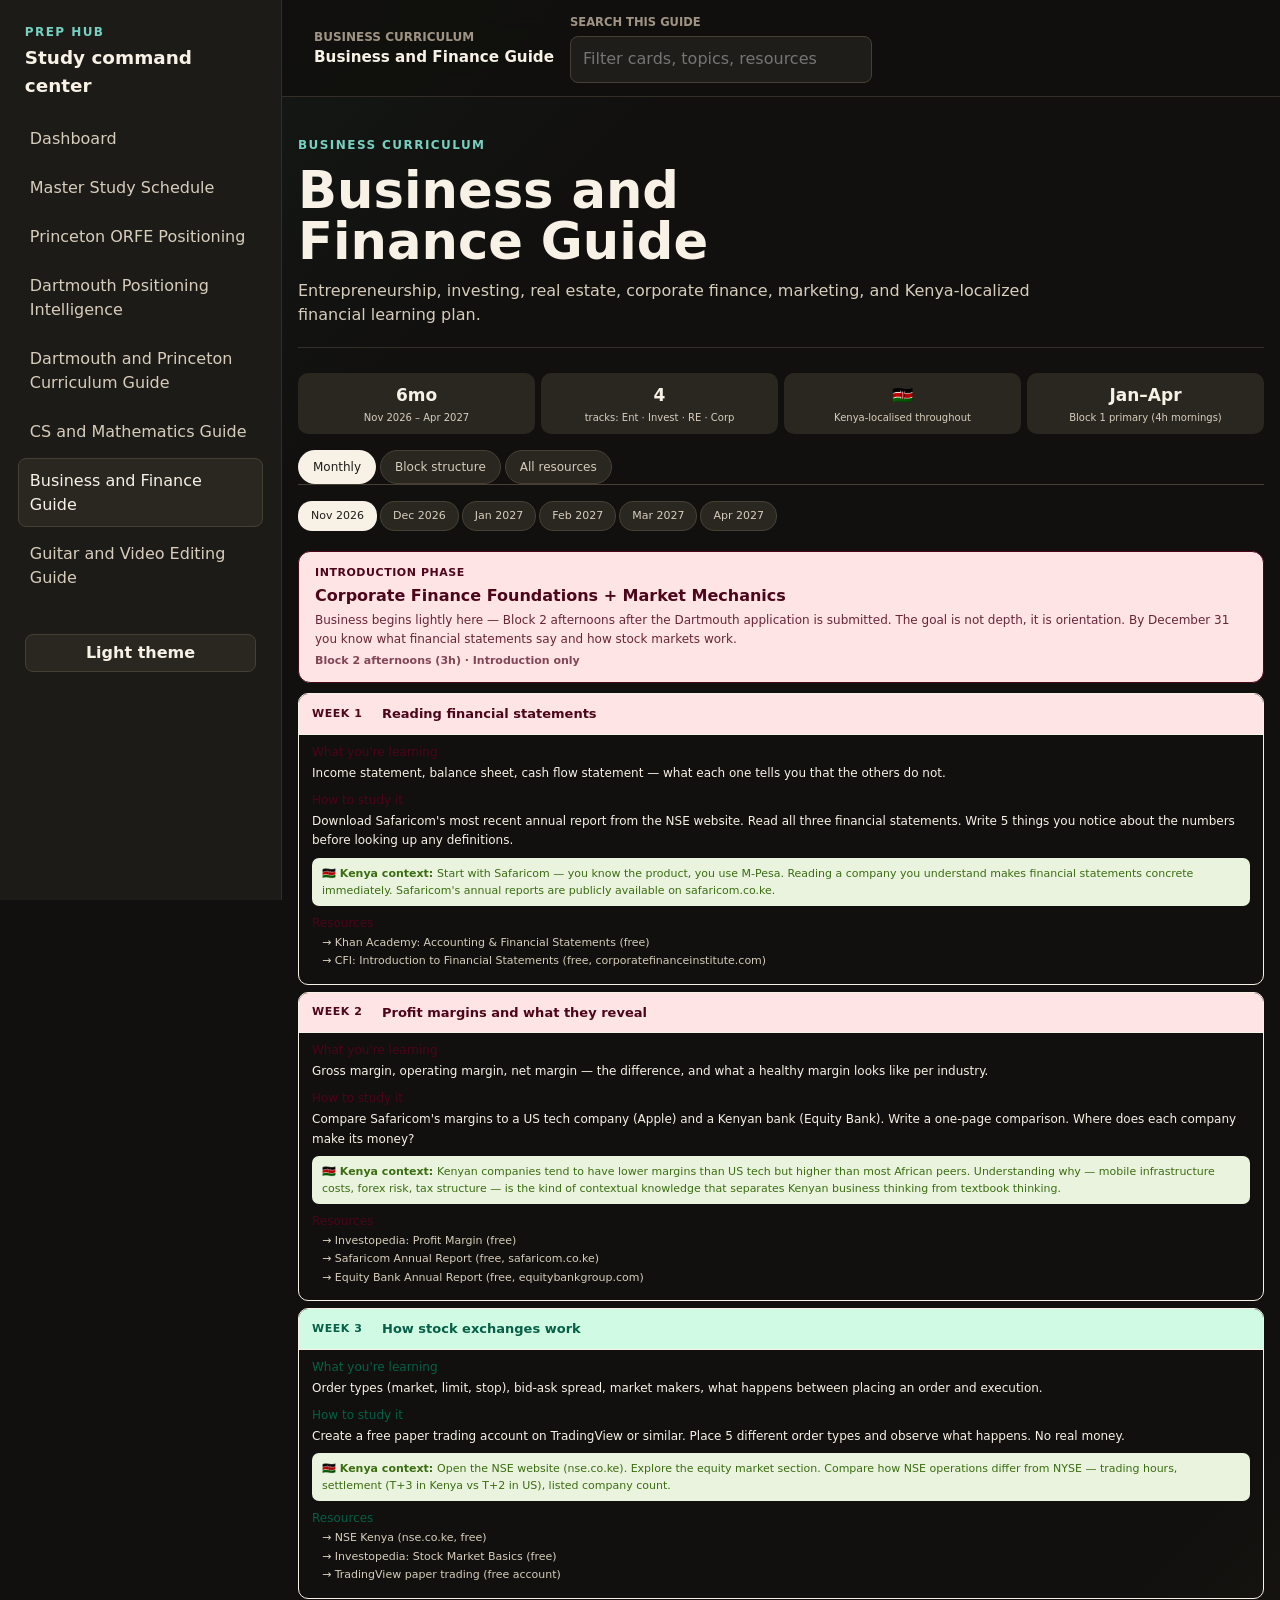
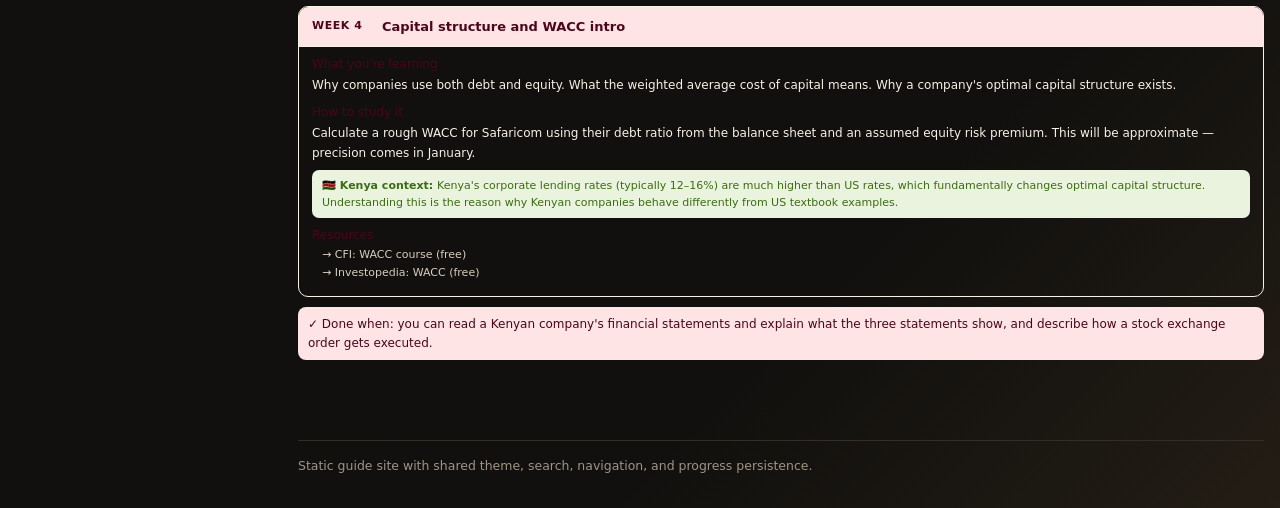
==== pages/business_finance_full_guide.html @ 696f988b "first commit" ====
<!doctype html>
<html lang="en">
<head>
  <meta charset="utf-8">
  <meta name="viewport" content="width=device-width, initial-scale=1">
  <meta name="description" content="Entrepreneurship, investing, real estate, corporate finance, marketing, and Kenya-localized financial learning plan.">
  <title>Business and Finance Guide | Prep Hub</title>
  <link rel="stylesheet" href="../assets/css/style.css">
  <script src="../assets/js/main.js" defer></script>
</head>
<body data-page="business_finance_full_guide">
  <a class="skip-link" href="#main-content">Skip to main content</a>
  <div class="site-shell">
    <aside class="sidebar" id="site-sidebar">
      <a class="brand" href="../index.html">
        <span class="brand-mark">Prep Hub</span>
        <span class="brand-name">Study command center</span>
      </a>
      <nav class="site-nav" aria-label="Guide navigation">
        <a href="../index.html">Dashboard</a>
        <a href="princeton_orfe_study_schedule.html">Master Study Schedule</a>
        <a href="princeton_orfe_positioning_guide.html">Princeton ORFE Positioning</a>
        <a href="dartmouth_positioning_intelligence.html">Dartmouth Positioning Intelligence</a>
        <a href="dartmouth_princeton_curriculum_guide.html">Dartmouth and Princeton Curriculum Guide</a>
        <a href="cs_math_full_guide.html">CS and Mathematics Guide</a>
        <a href="business_finance_full_guide.html" class="active">Business and Finance Guide</a>
        <a href="guitar_video_editing_guide.html">Guitar and Video Editing Guide</a>
      </nav>
      <div class="sidebar-tools">
        <button type="button" class="theme-toggle" id="theme-toggle" aria-label="Toggle light theme">Toggle theme</button>
      </div>
    </aside>
    <div class="page-frame">
      <header class="topbar">
        <button type="button" class="menu-toggle" id="menu-toggle" aria-controls="site-sidebar" aria-expanded="false">Menu</button>
        <div class="topbar-title">
          <div class="crumb">Business curriculum</div>
          <div class="current-title">Business and Finance Guide</div>
        </div>
        <label class="search-field">
          <span>Search this guide</span>
          <input id="searchInput" type="search" autocomplete="off" placeholder="Filter cards, topics, resources">
        </label>
      </header>
      <main id="main-content" class="content" tabindex="-1">
        <header class="page-hero">
          <div class="eyebrow">Business curriculum</div>
          <h1>Business and Finance Guide</h1>
          <p>Entrepreneurship, investing, real estate, corporate finance, marketing, and Kenya-localized financial learning plan.</p>
        </header>
        <section class="guide-panel" data-search-scope>
<div class="guide-shell"><div class="stat-row">
  <div class="stat"><div class="stat-v">6mo</div><div class="stat-l">Nov 2026 – Apr 2027</div></div>
  <div class="stat"><div class="stat-v">4</div><div class="stat-l">tracks: Ent · Invest · RE · Corp</div></div>
  <div class="stat"><div class="stat-v">🇰🇪</div><div class="stat-l">Kenya-localised throughout</div></div>
  <div class="stat"><div class="stat-v">Jan–Apr</div><div class="stat-l">Block 1 primary (4h mornings)</div></div>
</div>
<div class="tabs" id="tabs"></div>
<div class="mbar" id="mbar"></div>
<div id="body"></div>
</div>
        </section>
      </main>
      <footer class="footer">Static guide site with shared theme, search, navigation, and progress persistence.</footer>
    </div>
  </div>
</body>
</html>
---- assets/css/style.css ----
:root {
  color-scheme: dark;
  --font-sans: Inter, ui-sans-serif, system-ui, -apple-system, BlinkMacSystemFont, "Segoe UI", sans-serif;
  --bg: #11100e;
  --bg-soft: #171512;
  --surface: #1f1d19;
  --surface-2: #2a2721;
  --surface-3: #343027;
  --text: #f8f1e6;
  --text-soft: #d7cdbc;
  --text-muted: #9f9484;
  --border: #464034;
  --border-soft: #332f28;
  --accent: #55b7a5;
  --accent-strong: #76d0bf;
  --accent-warm: #f4b45f;
  --accent-rose: #d96b8b;
  --shadow: 0 24px 70px rgba(0, 0, 0, 0.28);
  --radius-sm: 6px;
  --radius-md: 8px;
  --radius-lg: 10px;
  --sidebar-width: 282px;
  --color-background-primary: var(--surface);
  --color-background-secondary: var(--surface-2);
  --color-text-primary: var(--text);
  --color-text-secondary: var(--text-soft);
  --color-text-tertiary: var(--text-muted);
  --color-border-tertiary: var(--border);
  --border-radius-md: var(--radius-md);
  --border-radius-lg: var(--radius-lg);
}

body.light {
  color-scheme: light;
  --bg: #f7f3eb;
  --bg-soft: #ede6da;
  --surface: #fffaf2;
  --surface-2: #f0e8db;
  --surface-3: #e4d9c9;
  --text: #211f1b;
  --text-soft: #51493f;
  --text-muted: #746a5d;
  --border: #d1c3b0;
  --border-soft: #e3d8c8;
  --accent: #157f70;
  --accent-strong: #0d6d60;
  --accent-warm: #9a5c12;
  --accent-rose: #a8365e;
  --shadow: 0 18px 55px rgba(82, 63, 39, 0.15);
}

* {
  box-sizing: border-box;
}

html {
  min-height: 100%;
}

body {
  min-height: 100%;
  margin: 0;
  background:
    linear-gradient(135deg, rgba(85, 183, 165, 0.08), transparent 34rem),
    linear-gradient(315deg, rgba(244, 180, 95, 0.08), transparent 30rem),
    var(--bg);
  color: var(--text);
  font-family: var(--font-sans);
  line-height: 1.5;
}

a {
  color: inherit;
}

button,
input {
  font: inherit;
}

button {
  border: 0;
}

.skip-link {
  position: fixed;
  left: 1rem;
  top: 1rem;
  z-index: 20;
  transform: translateY(-150%);
  border-radius: var(--radius-md);
  background: var(--accent);
  color: #061714;
  padding: 0.55rem 0.8rem;
  font-weight: 700;
  text-decoration: none;
}

.skip-link:focus {
  transform: translateY(0);
}

.site-shell {
  display: grid;
  grid-template-columns: var(--sidebar-width) minmax(0, 1fr);
  min-height: 100vh;
}

.sidebar {
  position: sticky;
  top: 0;
  height: 100vh;
  overflow-y: auto;
  border-right: 1px solid var(--border-soft);
  background: color-mix(in srgb, var(--surface) 92%, black 8%);
  padding: 1.1rem;
}

.brand {
  display: flex;
  flex-direction: column;
  gap: 0.2rem;
  padding: 0.35rem 0.45rem 1rem;
  color: var(--text);
  text-decoration: none;
}

.brand-mark {
  color: var(--accent-strong);
  font-size: 0.75rem;
  font-weight: 800;
  letter-spacing: 0.12em;
  text-transform: uppercase;
}

.brand-name {
  font-size: 1.15rem;
  font-weight: 800;
}

.site-nav {
  display: flex;
  flex-direction: column;
  gap: 0.2rem;
}

.site-nav a {
  display: block;
  border: 1px solid transparent;
  border-radius: var(--radius-md);
  color: var(--text-soft);
  padding: 0.62rem 0.7rem;
  text-decoration: none;
}

.site-nav a:hover,
.site-nav a.active {
  border-color: var(--border);
  background: var(--surface-2);
  color: var(--text);
}

.sidebar-tools {
  display: grid;
  gap: 0.55rem;
  margin-top: 1.1rem;
  padding: 1rem 0.45rem 0;
}

.theme-toggle,
.menu-toggle,
.prompt-button,
.compat-link,
.button-link {
  display: inline-flex;
  align-items: center;
  justify-content: center;
  min-height: 38px;
  border: 1px solid var(--border);
  border-radius: var(--radius-md);
  background: var(--surface-2);
  color: var(--text);
  cursor: pointer;
  font-weight: 700;
  text-decoration: none;
}

.theme-toggle:hover,
.menu-toggle:hover,
.prompt-button:hover,
.compat-link:hover,
.button-link:hover {
  border-color: var(--accent);
  color: var(--accent-strong);
}

.page-frame {
  min-width: 0;
}

.topbar {
  position: sticky;
  top: 0;
  z-index: 10;
  display: grid;
  grid-template-columns: auto minmax(0, 1fr) minmax(220px, 360px);
  align-items: center;
  gap: 1rem;
  border-bottom: 1px solid var(--border-soft);
  background: color-mix(in srgb, var(--bg) 90%, transparent);
  padding: 0.85rem clamp(1rem, 3vw, 2rem);
  backdrop-filter: blur(14px);
}

.menu-toggle {
  display: none;
  width: 42px;
  min-height: 38px;
}

.topbar-title {
  min-width: 0;
}

.crumb {
  color: var(--text-muted);
  font-size: 0.75rem;
  font-weight: 800;
  text-transform: uppercase;
}

.current-title {
  overflow: hidden;
  color: var(--text);
  font-size: 0.95rem;
  font-weight: 800;
  text-overflow: ellipsis;
  white-space: nowrap;
}

.search-field {
  display: grid;
  gap: 0.3rem;
}

.search-field span {
  color: var(--text-muted);
  font-size: 0.72rem;
  font-weight: 800;
  text-transform: uppercase;
}

.search-field input {
  width: 100%;
  border: 1px solid var(--border);
  border-radius: var(--radius-md);
  background: var(--surface);
  color: var(--text);
  padding: 0.66rem 0.75rem;
}

.content {
  width: min(1180px, calc(100% - 2rem));
  margin: 0 auto;
  padding: clamp(1.25rem, 3vw, 2.5rem) 0 3rem;
}

.page-hero,
.dashboard-hero {
  display: grid;
  gap: 0.7rem;
  margin-bottom: 1.25rem;
  border-bottom: 1px solid var(--border-soft);
  padding-bottom: 1.25rem;
}

.eyebrow {
  color: var(--accent-strong);
  font-size: 0.75rem;
  font-weight: 900;
  letter-spacing: 0.12em;
  text-transform: uppercase;
}

h1 {
  max-width: 14ch;
  margin: 0;
  color: var(--text);
  font-size: clamp(2rem, 4vw, 4.2rem);
  line-height: 1;
}

.page-hero p,
.dashboard-hero p {
  max-width: 760px;
  margin: 0;
  color: var(--text-soft);
  font-size: 1rem;
}

.guide-shell {
  padding: 0.35rem 0 2rem;
}

.dashboard-grid {
  display: grid;
  grid-template-columns: repeat(auto-fit, minmax(240px, 1fr));
  gap: 0.85rem;
}

.dashboard-card {
  display: grid;
  gap: 0.55rem;
  min-height: 176px;
  border: 1px solid var(--border);
  border-radius: var(--radius-md);
  background: var(--surface);
  box-shadow: var(--shadow);
  color: var(--text);
  padding: 1rem;
  text-decoration: none;
}

.dashboard-card:hover {
  border-color: var(--accent);
}

.card-eyebrow {
  color: var(--accent-warm);
  font-size: 0.72rem;
  font-weight: 900;
  letter-spacing: 0.08em;
  text-transform: uppercase;
}

.dashboard-card h2 {
  margin: 0;
  font-size: 1.08rem;
}

.dashboard-card h3 {
  margin: 0;
  font-size: 1.08rem;
  line-height: 1.25;
}

.dashboard-card p {
  margin: 0;
  color: var(--text-soft);
  font-size: 0.88rem;
}

.dashboard-stats,
.progress-grid {
  display: grid;
  grid-template-columns: repeat(auto-fit, minmax(150px, 1fr));
  gap: 0.65rem;
}

.dashboard-stat,
.progress-board {
  border: 1px solid var(--border-soft);
  border-radius: var(--radius-md);
  background: var(--surface);
  padding: 0.9rem;
}

.dashboard-stat strong {
  display: block;
  font-size: 1.45rem;
}

.dashboard-stat span,
.progress-board p {
  color: var(--text-soft);
  font-size: 0.83rem;
}

.progress-board {
  margin-top: 1rem;
}

.progress-board h2 {
  margin: 0 0 0.35rem;
  font-size: 1.05rem;
}

.progress-grid label {
  display: flex;
  align-items: center;
  gap: 0.55rem;
  border: 1px solid var(--border-soft);
  border-radius: var(--radius-md);
  background: var(--surface-2);
  padding: 0.72rem;
}

.progress-grid input {
  width: 1rem;
  height: 1rem;
  accent-color: var(--accent);
}

.index-hero {
  grid-template-columns: minmax(0, 1.05fr) minmax(320px, 0.95fr);
  align-items: stretch;
  gap: clamp(1rem, 3vw, 2rem);
  border: 1px solid var(--border-soft);
  border-radius: var(--radius-lg);
  background:
    linear-gradient(135deg, color-mix(in srgb, var(--surface) 84%, var(--accent) 16%), var(--surface)),
    var(--surface);
  box-shadow: var(--shadow);
  padding: clamp(1rem, 3vw, 1.6rem);
}

.hero-copy {
  display: grid;
  align-content: center;
  gap: 0.85rem;
}

.hero-copy h1 {
  max-width: 10ch;
}

.hero-actions {
  display: flex;
  flex-wrap: wrap;
  gap: 0.55rem;
  margin-top: 0.25rem;
}

.button-link {
  padding: 0 0.9rem;
}

.primary-action {
  border-color: transparent;
  background: var(--accent);
  color: #071815;
}

.primary-action:hover {
  border-color: transparent;
  color: #071815;
  background: var(--accent-strong);
}

.hero-panel {
  display: grid;
  gap: 0.65rem;
  border: 1px solid var(--border);
  border-radius: var(--radius-md);
  background: color-mix(in srgb, var(--surface-2) 88%, black 12%);
  padding: 0.8rem;
}

body.light .hero-panel {
  background: color-mix(in srgb, var(--surface-2) 92%, white 8%);
}

.signal-grid {
  display: grid;
  grid-template-columns: repeat(2, minmax(0, 1fr));
  gap: 0.55rem;
}

.signal-card {
  display: grid;
  gap: 0.35rem;
  min-height: 108px;
  border: 1px solid var(--border-soft);
  border-radius: var(--radius-md);
  background: var(--surface);
  padding: 0.8rem;
}

.signal-primary {
  min-height: 150px;
  border-color: color-mix(in srgb, var(--accent) 55%, var(--border) 45%);
}

.signal-card span {
  color: var(--text-muted);
  font-size: 0.72rem;
  font-weight: 900;
  letter-spacing: 0.08em;
  text-transform: uppercase;
}

.signal-card strong {
  color: var(--text);
  font-size: 1rem;
  line-height: 1.2;
}

.signal-primary strong {
  font-size: 1.35rem;
}

.signal-card p {
  margin: 0;
  color: var(--text-soft);
  font-size: 0.84rem;
}

.compact-stats {
  margin-bottom: 1.15rem;
}

.section-block {
  display: grid;
  gap: 0.85rem;
  margin-top: 1.35rem;
}

.section-heading {
  display: grid;
  grid-template-columns: minmax(0, 0.8fr) minmax(240px, 0.55fr);
  align-items: end;
  gap: 1rem;
  border-bottom: 1px solid var(--border-soft);
  padding-bottom: 0.7rem;
}

.section-heading h2 {
  margin: 0.2rem 0 0;
  color: var(--text);
  font-size: clamp(1.35rem, 2.5vw, 2rem);
  line-height: 1.1;
}

.section-heading p {
  margin: 0;
  color: var(--text-soft);
  font-size: 0.9rem;
}

.guide-grid {
  grid-template-columns: repeat(auto-fit, minmax(220px, 1fr));
}

.guide-grid .dashboard-card {
  min-height: 160px;
}

.card-feature {
  border-color: color-mix(in srgb, var(--accent) 55%, var(--border) 45%);
  background:
    linear-gradient(135deg, color-mix(in srgb, var(--surface) 72%, var(--accent) 28%), var(--surface));
}

.resource-grid {
  display: grid;
  grid-template-columns: repeat(auto-fit, minmax(270px, 1fr));
  gap: 0.85rem;
}

.resource-category {
  display: grid;
  gap: 0.65rem;
  border: 1px solid var(--border);
  border-radius: var(--radius-md);
  background: var(--surface);
  box-shadow: var(--shadow);
  padding: 0.95rem;
}

.resource-category-head {
  display: flex;
  align-items: center;
  justify-content: space-between;
  gap: 0.8rem;
}

.resource-category h3 {
  margin: 0;
  color: var(--text);
  font-size: 1rem;
}

.resource-category p {
  margin: 0;
  color: var(--text-soft);
  font-size: 0.84rem;
}

.resource-code {
  border: 1px solid color-mix(in srgb, var(--accent-warm) 55%, var(--border) 45%);
  border-radius: 999px;
  color: var(--accent-warm);
  padding: 0.16rem 0.45rem;
  font-size: 0.66rem;
  font-weight: 900;
  letter-spacing: 0.08em;
}

.resource-links {
  display: grid;
  gap: 0.35rem;
  margin-top: 0.1rem;
}

.resource-links a {
  display: grid;
  grid-template-columns: 48px minmax(0, 1fr);
  gap: 0.55rem;
  align-items: center;
  border: 1px solid var(--border-soft);
  border-radius: var(--radius-sm);
  background: var(--surface-2);
  color: var(--text-soft);
  min-height: 38px;
  padding: 0.42rem 0.52rem;
  text-decoration: none;
}

.resource-links a:hover {
  border-color: var(--accent);
  color: var(--text);
}

.resource-links span {
  justify-self: start;
  border-radius: 999px;
  background: color-mix(in srgb, var(--accent) 20%, transparent);
  color: var(--accent-strong);
  padding: 0.1rem 0.38rem;
  font-size: 0.62rem;
  font-weight: 900;
}

code {
  border: 1px solid var(--border-soft);
  border-radius: var(--radius-sm);
  background: var(--surface-2);
  color: var(--text);
  padding: 0.08rem 0.32rem;
  font-size: 0.85em;
}

.footer {
  width: min(1180px, calc(100% - 2rem));
  margin: 0 auto;
  border-top: 1px solid var(--border-soft);
  color: var(--text-muted);
  padding: 1rem 0 2rem;
  font-size: 0.78rem;
}

.sr-only {
  position: absolute;
  width: 1px;
  height: 1px;
  overflow: hidden;
  clip: rect(0, 0, 0, 0);
  white-space: nowrap;
}

.hidden-by-search {
  display: none !important;
}

.panel {
  display: none;
}

.panel.active,
.panel.on {
  display: block;
}

.tab,
button.tb,
button.tt,
button.mb,
button.dt,
.school-btn,
.nav button,
.rsbtn,
.subtab,
.phase-tab {
  transition: border-color 0.16s ease, background 0.16s ease, color 0.16s ease;
}

.tab {
  margin: 0 0.25rem 0.35rem 0;
  border: 1px solid var(--border);
  border-radius: 999px;
  background: var(--surface-2);
  color: var(--text-soft);
  cursor: pointer;
  padding: 0.5rem 0.8rem;
  font-size: 0.82rem;
  font-weight: 700;
}

.tab.active,
.tab.on {
  border-color: transparent;
  background: var(--text);
  color: var(--bg);
}

.card,
.theme-card,
.prof-card,
.essay-block,
.dplan-step,
.topic-card,
.rc {
  background: var(--color-background-primary);
}

.prompt-actions {
  display: flex;
  flex-wrap: wrap;
  gap: 0.5rem;
  margin-top: 1rem;
}

.prompt-button {
  padding: 0.5rem 0.75rem;
  font-size: 0.8rem;
}

.prompt-button.copied {
  border-color: var(--accent);
  color: var(--accent-strong);
}

.deadline-grid {
  display: grid;
  grid-template-columns: repeat(3, minmax(0, 1fr));
  gap: 0.5rem;
  margin-bottom: 1rem;
}

.deadline-grid > div {
  border: 1px solid var(--color-border-tertiary);
  border-radius: var(--radius-md);
  padding: 0.75rem 0.9rem;
  text-align: center;
}

.deadline-grid > div > div:first-child {
  color: var(--color-text-tertiary);
  font-size: 0.72rem;
  margin-bottom: 0.2rem;
}

.deadline-grid > div > div:last-child {
  color: var(--color-text-primary);
  font-size: 0.86rem;
  font-weight: 800;
}

.theme-card {
  border: 2px solid var(--accent-rose);
}

.accent-left {
  border-left: 3px solid var(--accent-rose);
}

.value-row > div:first-child,
.theme-row > div:first-child {
  min-width: 100px;
  color: var(--color-text-secondary);
  font-size: 0.8rem;
  font-weight: 800;
}

.value-row > div:last-child,
.theme-row > div:last-child {
  color: var(--color-text-secondary);
  font-size: 0.84rem;
  line-height: 1.55;
}

.compat-main {
  display: grid;
  min-height: 100vh;
  place-items: center;
  padding: 2rem;
}

.compat-panel {
  width: min(520px, 100%);
  border: 1px solid var(--border);
  border-radius: var(--radius-md);
  background: var(--surface);
  box-shadow: var(--shadow);
  padding: 1.25rem;
}

.compat-panel h1 {
  max-width: none;
  font-size: 1.55rem;
}

.compat-panel p {
  color: var(--text-soft);
}

@media (max-width: 860px) {
  .site-shell {
    grid-template-columns: 1fr;
  }

  .sidebar {
    position: fixed;
    inset: 0 auto 0 0;
    z-index: 30;
    width: min(var(--sidebar-width), calc(100vw - 3rem));
    transform: translateX(-105%);
    transition: transform 0.18s ease;
  }

  body.sidebar-open .sidebar {
    transform: translateX(0);
  }

  .menu-toggle {
    display: inline-flex;
  }

  .topbar {
    grid-template-columns: auto minmax(0, 1fr);
  }

  .search-field {
    grid-column: 1 / -1;
  }

  .deadline-grid {
    grid-template-columns: 1fr;
  }

  .index-hero,
  .section-heading {
    grid-template-columns: 1fr;
  }

  .hero-panel {
    order: -1;
  }
}

@media (max-width: 560px) {
  .content,
  .footer {
    width: min(100% - 1rem, 1180px);
  }

  .topbar {
    padding-inline: 0.7rem;
  }

  h1 {
    font-size: 2rem;
  }

  .signal-grid {
    grid-template-columns: 1fr;
  }

  .resource-grid {
    grid-template-columns: 1fr;
  }
}


/* Master Study Schedule */
:root{
  --princeton:#E07020;--princeton-bg:rgba(224,112,32,0.09);--princeton-bd:rgba(224,112,32,0.28);
  --dartmouth:#00693E;--dartmouth-bg:rgba(0,105,62,0.08);--dartmouth-bd:rgba(0,105,62,0.28);
  --col-cs:#534AB7;--bg-cs:rgba(83,74,183,0.09);
  --col-sat:#993C1D;--bg-sat:rgba(153,60,29,0.09);
  --col-biz:#0F6E56;--bg-biz:rgba(15,110,86,0.09);
  --col-app:#E07020;--bg-app:rgba(224,112,32,0.09);
  --col-guitar:#185FA5;--bg-guitar:rgba(24,95,165,0.09);
  --col-video:#A32D2D;--bg-video:rgba(163,45,45,0.09);
  --col-rest:#5F5E5A;--bg-rest:rgba(95,94,90,0.07);
  --col-ex:#854F0B;--bg-ex:rgba(133,79,11,0.09);
}


.nav{display:flex;gap:4px;flex-wrap:wrap;margin-bottom:16px;padding-bottom:12px;border-bottom:0.5px solid var(--color-border-tertiary)}
.nb{padding:5px 13px;font-size:12px;font-weight:500;border:0.5px solid var(--color-border-secondary);background:var(--color-background-primary);color:var(--color-text-secondary);cursor:pointer;border-radius:20px;transition:all .15s}
.nb:hover{border-color:var(--princeton);color:var(--princeton)}
.nb.on{background:var(--princeton);color:#fff;border-color:transparent;font-weight:600}

.hero-grid{display:grid;grid-template-columns:1fr 1fr;gap:8px;margin-bottom:14px}
.hero-p{background:var(--princeton-bg);border:0.5px solid var(--princeton-bd);border-radius:var(--border-radius-lg);padding:14px 16px;grid-column:1/-1}
.hero-d{background:var(--dartmouth-bg);border:0.5px solid var(--dartmouth-bd);border-radius:var(--border-radius-lg);padding:14px 16px}
.htag{font-size:9px;font-weight:500;letter-spacing:.09em;text-transform:uppercase;margin-bottom:5px}
.htag.p{color:var(--princeton)}.htag.d{color:var(--dartmouth)}
.htitle{font-size:17px;font-weight:500;line-height:1.2;margin-bottom:5px}
.htitle.p{color:var(--princeton)}.htitle.d{color:var(--dartmouth)}
.hsub{font-size:11.5px;line-height:1.6;color:var(--color-text-secondary)}
.hbadge{display:inline-block;font-size:10px;font-weight:500;padding:3px 10px;border-radius:12px;margin-top:8px;letter-spacing:.02em}
.hbadge.p{background:var(--princeton);color:#fff}.hbadge.d{background:var(--dartmouth);color:#fff}

.stat-row{display:grid;grid-template-columns:repeat(5,1fr);gap:6px;margin-bottom:16px}
.sc{background:var(--color-background-secondary);border-radius:var(--border-radius-md);padding:10px 6px;text-align:center}
.sv{font-size:17px;font-weight:500;color:var(--color-text-primary);line-height:1}
.sl{font-size:9px;color:var(--color-text-tertiary);margin-top:3px;line-height:1.4}

.sub-tabs{display:flex;gap:4px;flex-wrap:wrap;margin-bottom:14px}
.stb{padding:5px 11px;font-size:11px;font-weight:500;border:0.5px solid var(--color-border-secondary);background:var(--color-background-primary);color:var(--color-text-secondary);cursor:pointer;border-radius:16px;transition:all .15s}
.stb.on{background:var(--color-background-secondary);color:var(--color-text-primary);font-weight:600;border-color:var(--color-border-primary)}

.timeline{display:flex;flex-direction:column;gap:3px}
.tb2{display:grid;grid-template-columns:78px 3px 1fr;gap:10px;align-items:stretch;padding:10px 12px 10px 0;border-radius:var(--border-radius-md);border:0.5px solid transparent}
.tb2-time{font-size:10px;font-weight:500;padding-left:12px;display:flex;align-items:center;line-height:1.3}
.tb2-bar{border-radius:2px;min-height:28px}
.tb2-right{flex:1;padding-right:4px}
.tb2-title{font-size:12.5px;font-weight:500;margin-bottom:2px}
.tb2-sub{font-size:11px;line-height:1.55;opacity:.82}
.tb2-note{margin-top:6px;padding:6px 9px;border-radius:5px;font-size:10.5px;line-height:1.5;background:rgba(0,0,0,.05)}

.phs{display:flex;gap:4px;flex-wrap:wrap;margin-bottom:10px}
.phb{padding:5px 11px;font-size:11px;font-weight:500;border:0.5px solid var(--color-border-secondary);background:var(--color-background-primary);color:var(--color-text-secondary);cursor:pointer;border-radius:16px;transition:all .15s}
.phb.on{background:var(--color-text-primary);color:var(--color-background-primary);border-color:transparent;font-weight:600}

.ph-banner{border-radius:var(--border-radius-md);padding:12px 16px;margin-bottom:10px;border:0.5px solid}
.ph-banner-t{font-size:12.5px;font-weight:500;margin-bottom:3px}
.ph-banner-b{font-size:11px;line-height:1.6;opacity:.9}

.wgrid{border-radius:var(--border-radius-md);border:0.5px solid var(--color-border-tertiary);overflow:hidden;margin-bottom:10px}
.wg-h{display:grid;grid-template-columns:64px repeat(7,1fr);background:var(--color-background-secondary)}
.wg-hc{padding:8px 2px;text-align:center;font-size:9.5px;font-weight:500;color:var(--color-text-secondary);letter-spacing:.03em}
.wg-row{display:grid;grid-template-columns:64px repeat(7,1fr);border-top:0.5px solid var(--color-border-tertiary)}
.wg-rl{padding:6px;font-size:9px;font-weight:500;color:var(--color-text-secondary);background:var(--color-background-secondary);display:flex;align-items:center;line-height:1.3;text-transform:uppercase;letter-spacing:.04em}
.wg-cell{padding:3px 2px}
.chip{display:block;border-radius:4px;padding:2px 4px;font-size:8.5px;font-weight:500;line-height:1.35;margin-bottom:2px}

.leg{display:flex;flex-wrap:wrap;gap:8px;margin-bottom:12px}
.lg-i{display:flex;align-items:center;gap:4px;font-size:10px;color:var(--color-text-secondary)}
.lg-d{width:8px;height:8px;border-radius:50%;flex-shrink:0}

.sun-note{border-radius:var(--border-radius-md);padding:12px 16px;background:var(--bg-guitar);border:0.5px solid rgba(24,95,165,.3)}
.sun-note-t{font-size:12px;font-weight:500;color:var(--col-guitar);margin-bottom:3px}
.sun-note-b{font-size:11px;color:var(--col-guitar);line-height:1.6;opacity:.9}

.r-school-tabs{display:flex;gap:6px;margin-bottom:14px;padding-bottom:12px;border-bottom:0.5px solid var(--color-border-tertiary)}
.rsbtn{padding:6px 14px;font-size:12px;font-weight:500;border:0.5px solid var(--color-border-secondary);background:var(--color-background-primary);color:var(--color-text-secondary);cursor:pointer;border-radius:20px;transition:all .15s}
.rsbtn.p.on{background:var(--princeton);color:#fff;border-color:transparent;font-weight:600}
.rsbtn.d.on{background:var(--dartmouth);color:#fff;border-color:transparent;font-weight:600}

.school-intro{border-radius:var(--border-radius-lg);padding:16px 18px;border:0.5px solid;margin-bottom:12px}
.si-tag{font-size:9px;font-weight:500;letter-spacing:.09em;text-transform:uppercase;margin-bottom:5px}
.si-title{font-size:18px;font-weight:500;letter-spacing:-.01em;margin-bottom:6px;line-height:1.2}
.si-sub{font-size:11.5px;line-height:1.65;opacity:.9}

.s-note{border-radius:var(--border-radius-md);padding:10px 14px;font-size:11px;line-height:1.6;margin-bottom:12px;border:0.5px solid}
.sec-lbl{font-size:9px;font-weight:500;text-transform:uppercase;letter-spacing:.1em;color:var(--color-text-tertiary);margin:14px 0 8px;display:flex;align-items:center;gap:8px}
.sec-lbl::after{content:'';flex:1;height:0.5px;background:var(--color-border-tertiary)}

.r-card{background:var(--color-background-primary);border:0.5px solid var(--color-border-tertiary);border-radius:var(--border-radius-lg);margin-bottom:6px;overflow:hidden}
.rc-head{padding:12px 14px;display:flex;align-items:flex-start;gap:10px;cursor:pointer;user-select:none}
.rc-ico{font-size:18px;flex-shrink:0;padding-top:1px}
.rc-lbl{font-size:9px;font-weight:500;text-transform:uppercase;letter-spacing:.07em;margin-bottom:2px}
.rc-title{font-size:13px;font-weight:500;color:var(--color-text-primary);line-height:1.3}
.rc-sub{font-size:11px;color:var(--color-text-secondary);margin-top:2px}
.rc-chev{margin-left:auto;font-size:14px;color:var(--color-text-tertiary);transition:transform .2s;flex-shrink:0;padding-top:2px}
.rc-chev.open{transform:rotate(180deg)}
.rc-body{border-top:0.5px solid var(--color-border-tertiary);padding:14px;display:none}
.rc-body.open{display:block}

.dg{display:grid;grid-template-columns:1fr 1fr;gap:7px;margin-bottom:10px}
.dc{background:var(--color-background-secondary);border-radius:var(--border-radius-md);padding:10px 12px}
.dl{font-size:9px;font-weight:500;text-transform:uppercase;letter-spacing:.06em;color:var(--color-text-tertiary);margin-bottom:4px}
.dv{font-size:11.5px;color:var(--color-text-primary);line-height:1.55}

.ri{padding:9px 11px;background:var(--color-background-secondary);border-radius:var(--border-radius-md);margin-bottom:5px;font-size:11.5px;line-height:1.6}
.ri-n{font-weight:500;color:var(--color-text-primary)}
.ri-d{color:var(--color-text-secondary)}

.ep{background:var(--color-background-secondary);border-radius:var(--border-radius-md);padding:11px 13px;margin-bottom:8px;font-size:11.5px;line-height:1.65;color:var(--color-text-primary)}
.ep-lbl{font-size:9px;font-weight:500;text-transform:uppercase;letter-spacing:.07em;margin-bottom:5px}

.pc{background:var(--color-background-secondary);border-radius:var(--border-radius-md);padding:9px 12px;margin-bottom:5px}
.pn{font-size:12px;font-weight:500;color:var(--color-text-primary)}
.pa{font-size:11px;color:var(--color-text-secondary);margin-top:2px}
.pw{font-size:11px;color:var(--color-text-secondary);margin-top:5px;padding-top:5px;border-top:0.5px solid var(--color-border-tertiary);line-height:1.55}

.hb-grid{display:grid;grid-template-columns:1fr 1fr;gap:7px;margin:10px 0 12px}
.hb-cell{background:var(--color-background-secondary);border-radius:var(--border-radius-md);padding:9px 11px}
.hb-lbl{font-size:9px;font-weight:500;text-transform:uppercase;letter-spacing:.06em;color:var(--color-text-tertiary);margin-bottom:3px}
.hb-val{font-size:11px;color:var(--color-text-primary);line-height:1.5}

/* Princeton ORFE Positioning */
.tabs{display:flex;gap:3px;border-bottom:0.5px solid var(--color-border-tertiary);margin-bottom:1.5rem;flex-wrap:wrap}
.tab{padding:8px 14px;font-size:13px;cursor:pointer;border:none;background:none;color:var(--color-text-secondary);border-bottom:2px solid transparent}
.tab.active{color:var(--color-text-primary);border-bottom:2px solid #F37 ;font-weight:500}
.tab.active{border-bottom-color:#D4537E}
.panel{display:none}.panel.active{display:block}
.section-label{font-size:11px;font-weight:500;letter-spacing:.06em;text-transform:uppercase;color:var(--color-text-tertiary);margin:1.25rem 0 .6rem}
.card{border:0.5px solid var(--color-border-tertiary);border-radius:var(--border-radius-lg);padding:1rem 1.25rem;margin-bottom:.75rem}
.card-title{font-size:14px;font-weight:500;margin-bottom:.4rem}
.card-body{font-size:13px;color:var(--color-text-secondary);line-height:1.65}
.pill{display:inline-block;padding:2px 9px;border-radius:9999px;font-size:11px;font-weight:500;margin:2px}
.two-col{display:grid;grid-template-columns:1fr 1fr;gap:10px}
.accent-left{border-left:3px solid;border-radius:0;padding-left:12px;margin-bottom:.75rem}
.value-row{display:flex;gap:12px;align-items:flex-start;padding:10px 0;border-bottom:0.5px solid var(--color-border-tertiary)}
.value-row:last-child{border-bottom:none}
.value-icon{font-size:18px;color:var(--color-text-tertiary);flex-shrink:0;padding-top:1px}
.value-title{font-size:13px;font-weight:500;margin-bottom:3px}
.value-body{font-size:12px;color:var(--color-text-secondary);line-height:1.55}
.value-you{font-size:12px;color:#0F6E56;margin-top:4px;line-height:1.5}
.value-gap{font-size:12px;color:#854F0B;margin-top:4px;line-height:1.5}
.essay-block{border:0.5px solid var(--color-border-tertiary);border-radius:var(--border-radius-lg);padding:1rem 1.25rem;margin-bottom:.75rem}
.essay-prompt{font-size:12px;color:var(--color-text-tertiary);margin-bottom:.5rem;font-style:italic}
.essay-angle{font-size:13px;font-weight:500;color:#993556;margin-bottom:.4rem}
.essay-why{font-size:12px;color:var(--color-text-secondary);line-height:1.6}
.do-dont{display:grid;grid-template-columns:1fr 1fr;gap:8px;margin-top:.5rem}
.do-box{background:#E1F5EE;border-radius:var(--border-radius-md);padding:.75rem;font-size:12px;color:#085041;line-height:1.6}
.dont-box{background:#FAECE7;border-radius:var(--border-radius-md);padding:.75rem;font-size:12px;color:#712B13;line-height:1.6}
.do-box strong,.dont-box strong{display:block;font-weight:500;margin-bottom:4px}
.theme-card{border:0.5px solid var(--color-border-secondary);border-radius:var(--border-radius-lg);padding:1.25rem;margin-bottom:.75rem;background:var(--color-background-primary)}
.course-grid{display:grid;grid-template-columns:repeat(2,1fr);gap:6px;margin-bottom:1rem}
.course-tag{border:0.5px solid var(--color-border-tertiary);border-radius:var(--border-radius-md);padding:.5rem .75rem;font-size:12px}
.course-code{font-weight:500;color:#993556;margin-bottom:2px}
.course-name{color:var(--color-text-secondary)}

/* Dartmouth Positioning Intelligence */
.tabs{display:flex;gap:3px;border-bottom:0.5px solid var(--color-border-tertiary);margin-bottom:1.5rem;flex-wrap:wrap;}
.tab{padding:9px 14px;font-size:12px;cursor:pointer;border:none;background:none;color:var(--color-text-secondary);border-bottom:2px solid transparent;font-weight:500;white-space:nowrap;}
.tab.on{color:var(--color-text-primary);border-bottom-color:#534AB7;}
.panel{display:none;}.panel.on{display:block;}
.vrow{display:flex;gap:12px;align-items:flex-start;padding:12px 0;border-bottom:0.5px solid var(--color-border-tertiary);}
.vrow:last-child{border-bottom:none;}
.vicon{font-size:20px;flex-shrink:0;padding-top:2px;color:var(--color-text-secondary);}
.vtitle{font-size:13px;font-weight:600;color:var(--color-text-primary);margin-bottom:3px;}
.vbody{font-size:12px;color:var(--color-text-secondary);line-height:1.6;}
.vyou{font-size:12px;line-height:1.55;margin-top:5px;padding:6px 10px;border-radius:6px;}
.two{display:grid;grid-template-columns:1fr 1fr;gap:8px;margin-bottom:10px;}
.card{border:0.5px solid var(--color-border-tertiary);border-radius:10px;padding:13px 15px;margin-bottom:8px;background:var(--color-background-primary);}
.card-t{font-size:13px;font-weight:600;color:var(--color-text-primary);margin-bottom:5px;}
.card-b{font-size:12px;color:var(--color-text-secondary);line-height:1.6;}
.do{background:#E1F5EE;border-radius:8px;padding:11px 13px;font-size:12px;color:#085041;line-height:1.6;}
.dont{background:#FAECE7;border-radius:8px;padding:11px 13px;font-size:12px;color:#712B13;line-height:1.6;}
.do strong,.dont strong{display:block;font-weight:600;margin-bottom:4px;}
.slabel{font-size:11px;font-weight:600;text-transform:uppercase;letter-spacing:.06em;color:var(--color-text-secondary);margin:14px 0 7px;}
.acc{border-left:3px solid #534AB7;padding-left:12px;margin-bottom:10px;}
.acc-text{font-size:13px;line-height:1.65;color:var(--color-text-primary);}
.acc-sub{font-size:12px;color:var(--color-text-secondary);margin-top:4px;}
.term-grid{display:grid;grid-template-columns:repeat(4,1fr);gap:5px;margin-bottom:12px;}
.term{border-radius:8px;padding:9px 8px;text-align:center;border:0.5px solid var(--color-border-tertiary);}
.term-l{font-size:10px;font-weight:600;text-transform:uppercase;margin-bottom:2px;}
.term-v{font-size:12px;font-weight:500;}
.dplan-step{border-left:3px solid #34D399;border-radius:0 10px 10px 0;padding:11px 14px;margin-bottom:7px;background:var(--color-background-secondary);}
.dplan-year{font-size:11px;font-weight:700;text-transform:uppercase;letter-spacing:.05em;color:#0F6E56;margin-bottom:3px;}
.dplan-title{font-size:13px;font-weight:600;color:var(--color-text-primary);margin-bottom:4px;}
.dplan-body{font-size:12px;color:var(--color-text-secondary);line-height:1.6;}
.dplan-fix{border-left-color:#EF9F27!important;}
.dplan-fix .dplan-year{color:#7A3B06!important;}
.essay-block{border:0.5px solid var(--color-border-tertiary);border-radius:10px;padding:13px 15px;margin-bottom:8px;}
.essay-prompt{font-size:11px;color:var(--color-text-secondary);margin-bottom:6px;font-style:italic;line-height:1.5;}
.essay-angle{font-size:13px;font-weight:600;color:#3C3489;margin-bottom:5px;}
.essay-why{font-size:12px;color:var(--color-text-secondary);line-height:1.65;}
.theme-main{border:2px solid #534AB7;border-radius:12px;padding:18px 20px;margin-bottom:12px;}
.theme-brand{font-size:24px;font-weight:600;color:var(--color-text-primary);margin:4px 0 6px;}
.theme-sub{font-size:13px;color:var(--color-text-secondary);line-height:1.6;}
.theme-row{display:flex;gap:10px;padding:9px 0;border-bottom:0.5px solid var(--color-border-tertiary);font-size:12px;}
.theme-row:last-child{border-bottom:none;}
.theme-label{min-width:100px;font-weight:600;color:var(--color-text-secondary);flex-shrink:0;}
.theme-val{color:var(--color-text-secondary);line-height:1.5;}
.banner{border-radius:10px;padding:11px 14px;margin-bottom:8px;border:0.5px solid;}
.banner-t{font-size:12px;font-weight:700;margin-bottom:3px;}
.banner-b{font-size:12px;line-height:1.6;}
.stat-row{display:grid;grid-template-columns:repeat(3,1fr);gap:6px;margin-bottom:1.25rem;}
.stat{background:var(--color-background-secondary);border-radius:10px;padding:11px;text-align:center;}
.stat-v{font-size:18px;font-weight:600;color:var(--color-text-primary);}
.stat-l{font-size:10px;color:var(--color-text-secondary);margin-top:3px;line-height:1.3;}
.prof-card{border:0.5px solid var(--color-border-tertiary);border-radius:8px;padding:10px 12px;margin-bottom:5px;background:var(--color-background-secondary);}
.prof-name{font-size:12px;font-weight:600;color:var(--color-text-primary);margin-bottom:2px;}
.prof-work{font-size:11px;color:var(--color-text-secondary);line-height:1.5;margin-bottom:3px;}
.prof-conn{font-size:11px;color:#0F6E56;line-height:1.5;}
.pill{display:inline-block;padding:2px 8px;border-radius:20px;font-size:10px;font-weight:500;margin:2px;}

/* Dartmouth and Princeton Curriculum Guide */
.school-tabs{display:flex;gap:8px;margin-bottom:1.25rem;flex-wrap:wrap;}
.school-btn{padding:9px 18px;font-size:13px;font-weight:500;border:0.5px solid var(--color-border-tertiary);background:var(--color-background-secondary);color:var(--color-text-secondary);cursor:pointer;border-radius:20px;display:flex;align-items:center;gap:6px;}
.school-btn.on{background:var(--color-text-primary);color:var(--color-background-primary);border-color:transparent;}
.dom-tabs{display:flex;gap:4px;margin-bottom:1.25rem;flex-wrap:wrap;}
button.dt{padding:7px 14px;font-size:12px;font-weight:500;border:0.5px solid var(--color-border-tertiary);background:var(--color-background-secondary);color:var(--color-text-secondary);cursor:pointer;border-radius:20px;}
button.dt.on{background:var(--color-text-primary);color:var(--color-background-primary);border-color:transparent;}
.domain-hero{border-radius:12px;padding:14px 16px;margin-bottom:1rem;border:0.5px solid;}
.dh-title{font-size:15px;font-weight:500;margin-bottom:3px;}
.dh-sub{font-size:12px;line-height:1.6;opacity:.85;}
.topic-card{border-radius:12px;margin-bottom:8px;border:0.5px solid var(--color-border-tertiary);overflow:hidden;background:var(--color-background-primary);}
.topic-header{display:flex;align-items:center;gap:12px;padding:13px 15px;cursor:pointer;user-select:none;}
.topic-stripe{width:4px;border-radius:2px;height:36px;flex-shrink:0;}
.topic-icon{font-size:18px;flex-shrink:0;width:28px;text-align:center;}
.topic-meta{flex:1;}
.topic-name{font-size:14px;font-weight:500;color:var(--color-text-primary);}
.topic-when{font-size:11px;color:var(--color-text-secondary);margin-top:1px;}
.topic-chev{font-size:14px;color:var(--color-text-secondary);transition:.2s;flex-shrink:0;}
.topic-chev.open{transform:rotate(180deg);}
.topic-body{padding:0 15px 14px 59px;display:none;}
.topic-body.open{display:block;}
.subtopic-section{margin-top:10px;}
.st-label{font-size:11px;font-weight:500;text-transform:uppercase;letter-spacing:.05em;color:var(--color-text-secondary);margin-bottom:6px;}
.st-grid{display:grid;grid-template-columns:1fr 1fr;gap:4px;margin-bottom:10px;}
.st-chip{border-radius:7px;padding:6px 9px;font-size:12px;font-weight:400;line-height:1.35;}
.res-list{display:flex;flex-direction:column;gap:5px;}
.res-item{display:flex;align-items:flex-start;gap:8px;padding:8px 10px;border-radius:8px;background:var(--color-background-secondary);border:0.5px solid var(--color-border-tertiary);}
.res-badge{font-size:10px;font-weight:500;padding:2px 7px;border-radius:10px;flex-shrink:0;margin-top:1px;white-space:nowrap;}
.res-content{flex:1;}
.res-name{font-size:12px;font-weight:500;color:var(--color-text-primary);margin-bottom:1px;}
.res-desc{font-size:11px;color:var(--color-text-secondary);line-height:1.5;}
.stats{display:grid;grid-template-columns:repeat(4,1fr);gap:6px;margin-bottom:1rem;}
.stat{background:var(--color-background-secondary);border-radius:10px;padding:10px;text-align:center;}
.stat-v{font-size:19px;font-weight:500;color:var(--color-text-primary);}
.stat-l{font-size:10px;color:var(--color-text-secondary);margin-top:2px;line-height:1.3;}
.school-label{font-size:11px;font-weight:500;text-transform:uppercase;letter-spacing:.06em;color:var(--color-text-secondary);margin-bottom:.5rem;}

/* CS and Mathematics Guide */
:root{
  --cs:#3B2FA0;--cs-bg:#EEEDFE;--cs-lt:#AFA9EC;
  --math:#0A5940;--math-bg:#D1FAE5;--math-lt:#34D399;
  --both:#7A3B06;--both-bg:#FEF3C7;
}
@media(prefers-color-scheme:dark){:root{
  --cs:#AFA9EC;--cs-bg:#26215C;--cs-lt:#C4B5FD;
  --math:#34D399;--math-bg:#064E3B;--math-lt:#6EE7B7;
  --both:#FCD34D;--both-bg:#451A03;
}}
.top-tabs{display:flex;gap:4px;flex-wrap:wrap;margin-bottom:1rem;}
button.tt{padding:7px 14px;font-size:12px;font-weight:500;border:0.5px solid var(--color-border-tertiary);background:var(--color-background-secondary);color:var(--color-text-secondary);cursor:pointer;border-radius:20px;}
button.tt.on{background:var(--color-text-primary);color:var(--color-background-primary);border-color:transparent;}
.month-bar{display:flex;gap:3px;overflow-x:auto;padding-bottom:4px;margin-bottom:1rem;scrollbar-width:none;}
.month-bar::-webkit-scrollbar{display:none;}
button.mb{flex-shrink:0;padding:6px 12px;font-size:11px;font-weight:500;border:0.5px solid var(--color-border-tertiary);background:var(--color-background-secondary);color:var(--color-text-secondary);cursor:pointer;border-radius:14px;}
button.mb.on{background:var(--color-text-primary);color:var(--color-background-primary);border-color:transparent;}
.split{display:grid;grid-template-columns:1fr 1fr;gap:10px;margin-bottom:10px;}
@media(max-width:500px){.split{grid-template-columns:1fr;}}
.track-card{border-radius:12px;border:0.5px solid;overflow:hidden;}
.track-head{padding:11px 14px;display:flex;align-items:center;gap:8px;}
.track-icon{font-size:16px;}
.track-title{font-size:13px;font-weight:700;}
.track-sub{font-size:11px;opacity:.8;margin-top:1px;}
.track-body{padding:10px 14px;}
.week-item{padding:8px 0;border-bottom:0.5px solid;}
.week-item:last-child{border-bottom:none;}
.week-label{font-size:10px;font-weight:700;text-transform:uppercase;letter-spacing:.05em;margin-bottom:4px;}
.week-topics{font-size:12px;font-weight:500;margin-bottom:3px;}
.week-how{font-size:11px;opacity:.8;line-height:1.5;}
.milestone{border-radius:8px;padding:8px 10px;font-size:12px;font-weight:500;margin-top:10px;line-height:1.5;}
.res-section{background:var(--color-background-secondary);border-radius:12px;padding:12px 14px;margin-bottom:8px;}
.res-head{font-size:12px;font-weight:700;color:var(--color-text-primary);margin-bottom:8px;}
.res-item{display:flex;gap:8px;align-items:flex-start;margin-bottom:6px;}
.res-item:last-child{margin-bottom:0;}
.res-badge{font-size:10px;font-weight:700;padding:2px 7px;border-radius:10px;flex-shrink:0;white-space:nowrap;margin-top:1px;}
.res-name{font-size:12px;font-weight:600;color:var(--color-text-primary);margin-bottom:1px;}
.res-desc{font-size:11px;color:var(--color-text-secondary);line-height:1.5;}
.block-row{display:flex;gap:4px;margin-bottom:6px;}
.block-seg{border-radius:8px;padding:8px 10px;flex:1;text-align:center;}
.block-seg-label{font-size:10px;font-weight:700;text-transform:uppercase;letter-spacing:.04em;margin-bottom:2px;}
.block-seg-time{font-size:11px;opacity:.8;}
.block-seg-sub{font-size:10px;opacity:.7;margin-top:2px;line-height:1.3;}
.banner{border-radius:10px;padding:11px 14px;margin-bottom:8px;border:0.5px solid;}
.banner-t{font-size:12px;font-weight:700;margin-bottom:3px;}
.banner-b{font-size:12px;line-height:1.6;}
.stat-row{display:grid;grid-template-columns:repeat(4,1fr);gap:6px;margin-bottom:1rem;}
.stat{background:var(--color-background-secondary);border-radius:10px;padding:10px;text-align:center;}
.stat-v{font-size:18px;font-weight:700;color:var(--color-text-primary);}
.stat-l{font-size:10px;color:var(--color-text-secondary);margin-top:2px;line-height:1.3;}

/* Business and Finance Guide */
:root{
  --ent:#7A3B06;--ent-bg:#FEF3C7;
  --inv:#065F46;--inv-bg:#D1FAE5;
  --re:#1E3A5F;--re-bg:#DBEAFE;
  --corp:#4C0519;--corp-bg:#FFE4E6;
  --mkt:#2E1065;--mkt-bg:#EDE9FE;
  --ke:#3B6D11;--ke-bg:#EAF3DE;
}
@media(prefers-color-scheme:dark){:root{
  --ent:#FCD34D;--ent-bg:#451A03;
  --inv:#34D399;--inv-bg:#064E3B;
  --re:#93C5FD;--re-bg:#1E3A5F;
  --corp:#FDA4AF;--corp-bg:#4C0519;
  --mkt:#C4B5FD;--mkt-bg:#2E1065;
  --ke:#86EFAC;--ke-bg:#14532D;
}}
.tabs{display:flex;gap:4px;flex-wrap:wrap;margin-bottom:1rem;}
button.tb{padding:7px 14px;font-size:12px;font-weight:500;border:0.5px solid var(--color-border-tertiary);background:var(--color-background-secondary);color:var(--color-text-secondary);cursor:pointer;border-radius:20px;}
button.tb.on{background:var(--color-text-primary);color:var(--color-background-primary);border-color:transparent;}
.mbar{display:flex;gap:3px;overflow-x:auto;padding-bottom:4px;margin-bottom:1rem;scrollbar-width:none;}
.mbar::-webkit-scrollbar{display:none;}
button.mb{flex-shrink:0;padding:6px 12px;font-size:11px;font-weight:500;border:0.5px solid var(--color-border-tertiary);background:var(--color-background-secondary);color:var(--color-text-secondary);cursor:pointer;border-radius:14px;}
button.mb.on{background:var(--color-text-primary);color:var(--color-background-primary);border-color:transparent;}
.stat-row{display:grid;grid-template-columns:repeat(4,1fr);gap:6px;margin-bottom:1rem;}
.stat{background:var(--color-background-secondary);border-radius:10px;padding:10px;text-align:center;}
.stat-v{font-size:17px;font-weight:700;color:var(--color-text-primary);}
.stat-l{font-size:10px;color:var(--color-text-secondary);margin-top:2px;line-height:1.3;}
.month-hero{border-radius:12px;padding:13px 16px;margin-bottom:10px;border:0.5px solid;}
.mh-label{font-size:11px;font-weight:700;text-transform:uppercase;letter-spacing:.05em;margin-bottom:2px;}
.mh-title{font-size:16px;font-weight:700;margin-bottom:3px;}
.mh-sub{font-size:12px;line-height:1.6;opacity:.85;}
.mh-block{font-size:11px;font-weight:600;opacity:.7;margin-top:4px;}
.week-card{border-radius:10px;border:0.5px solid;margin-bottom:7px;overflow:hidden;}
.wc-head{display:flex;align-items:center;gap:10px;padding:10px 13px;}
.wc-week{font-size:11px;font-weight:700;text-transform:uppercase;letter-spacing:.05em;min-width:60px;flex-shrink:0;}
.wc-topic{font-size:13px;font-weight:700;}
.wc-body{padding:0 13px 12px 13px;border-top:0.5px solid;}
.wc-what{font-size:12px;font-weight:500;margin:8px 0 3px;}
.wc-how{font-size:12px;line-height:1.6;}
.wc-kenya{border-radius:7px;padding:7px 10px;font-size:11px;font-weight:500;margin-top:7px;line-height:1.55;}
.milestone{border-radius:8px;padding:9px 12px;font-size:12px;font-weight:500;margin-top:10px;line-height:1.55;}
.res-sec{background:var(--color-background-secondary);border-radius:12px;padding:12px 14px;margin-bottom:8px;}
.res-head{font-size:12px;font-weight:700;color:var(--color-text-primary);margin-bottom:8px;}
.res-item{display:flex;gap:8px;align-items:flex-start;margin-bottom:6px;}
.res-item:last-child{margin-bottom:0;}
.res-badge{font-size:10px;font-weight:700;padding:2px 7px;border-radius:10px;flex-shrink:0;white-space:nowrap;margin-top:1px;}
.res-name{font-size:12px;font-weight:600;color:var(--color-text-primary);margin-bottom:1px;}
.res-desc{font-size:11px;color:var(--color-text-secondary);line-height:1.5;}
.block-seg{border-radius:10px;padding:10px 14px;margin-bottom:5px;border:0.5px solid;}
.banner{border-radius:10px;padding:11px 14px;margin-bottom:8px;border:0.5px solid;}
.banner-t{font-size:12px;font-weight:700;margin-bottom:3px;}
.banner-b{font-size:12px;line-height:1.6;}
.domain-strip{display:flex;gap:4px;flex-wrap:wrap;margin-bottom:12px;}
.domain-pill{padding:5px 12px;border-radius:20px;font-size:11px;font-weight:500;border:0.5px solid;}

/* Guitar and Video Editing Guide */
:root{
  --gtr:#7C3AED;--gtr-bg:#F5F3FF;
  --vid:#9D174D;--vid-bg:#FCE7F3;
  --tip:#3B6D11;--tip-bg:#EAF3DE;
}
@media(prefers-color-scheme:dark){:root{
  --gtr:#C4B5FD;--gtr-bg:#2E1065;
  --vid:#F9A8D4;--vid-bg:#500724;
  --tip:#86EFAC;--tip-bg:#14532D;
}}
.tabs{display:flex;gap:4px;flex-wrap:wrap;margin-bottom:1rem;}
button.tb{padding:7px 14px;font-size:12px;font-weight:500;border:0.5px solid var(--color-border-tertiary);background:var(--color-background-secondary);color:var(--color-text-secondary);cursor:pointer;border-radius:20px;}
button.tb.on{background:var(--color-text-primary);color:var(--color-background-primary);border-color:transparent;}
.mbar{display:flex;gap:3px;overflow-x:auto;padding-bottom:4px;margin-bottom:1rem;scrollbar-width:none;}
.mbar::-webkit-scrollbar{display:none;}
button.mb{flex-shrink:0;padding:6px 12px;font-size:11px;font-weight:500;border:0.5px solid var(--color-border-tertiary);background:var(--color-background-secondary);color:var(--color-text-secondary);cursor:pointer;border-radius:14px;}
button.mb.on{background:var(--color-text-primary);color:var(--color-background-primary);border-color:transparent;}
.stat-row{display:grid;grid-template-columns:repeat(4,1fr);gap:6px;margin-bottom:1rem;}
.stat{background:var(--color-background-secondary);border-radius:10px;padding:10px;text-align:center;}
.stat-v{font-size:17px;font-weight:700;color:var(--color-text-primary);}
.stat-l{font-size:10px;color:var(--color-text-secondary);margin-top:2px;line-height:1.3;}
.period-hero{border-radius:12px;padding:12px 15px;margin-bottom:10px;border:0.5px solid;}
.ph-title{font-size:15px;font-weight:700;margin-bottom:2px;}
.ph-sub{font-size:12px;line-height:1.6;opacity:.85;}
.split{display:grid;grid-template-columns:1fr 1fr;gap:10px;margin-bottom:10px;}
@media(max-width:520px){.split{grid-template-columns:1fr;}}
.track-card{border-radius:12px;border:0.5px solid;overflow:hidden;}
.track-head{padding:11px 14px;display:flex;align-items:center;gap:8px;}
.track-icon{font-size:18px;}
.track-title{font-size:13px;font-weight:700;}
.track-sub{font-size:11px;opacity:.8;margin-top:1px;}
.track-body{padding:10px 14px;}
.week-item{padding:8px 0;border-bottom:0.5px solid;}
.week-item:last-child{border-bottom:none;}
.week-label{font-size:10px;font-weight:700;text-transform:uppercase;letter-spacing:.05em;margin-bottom:4px;}
.week-topics{font-size:12px;font-weight:600;margin-bottom:3px;}
.week-how{font-size:11px;opacity:.8;line-height:1.55;}
.milestone{border-radius:8px;padding:8px 10px;font-size:12px;font-weight:500;margin-top:10px;line-height:1.55;}
.res-sec{background:var(--color-background-secondary);border-radius:12px;padding:12px 14px;margin-bottom:8px;}
.res-head{font-size:12px;font-weight:700;color:var(--color-text-primary);margin-bottom:8px;}
.res-item{display:flex;gap:8px;align-items:flex-start;margin-bottom:6px;}
.res-item:last-child{margin-bottom:0;}
.res-badge{font-size:10px;font-weight:700;padding:2px 7px;border-radius:10px;flex-shrink:0;white-space:nowrap;margin-top:1px;}
.res-name{font-size:12px;font-weight:600;color:var(--color-text-primary);margin-bottom:1px;}
.res-desc{font-size:11px;color:var(--color-text-secondary);line-height:1.5;}
.banner{border-radius:10px;padding:11px 14px;margin-bottom:8px;border:0.5px solid;}
.banner-t{font-size:12px;font-weight:700;margin-bottom:3px;}
.banner-b{font-size:12px;line-height:1.6;}
.rhythm-row{display:flex;gap:10px;align-items:flex-start;padding:9px 0;border-bottom:0.5px solid var(--color-border-tertiary);}
.rhythm-row:last-child{border-bottom:none;}
.rhythm-day{font-size:11px;font-weight:700;min-width:90px;flex-shrink:0;padding-top:1px;}
.rhythm-body{font-size:12px;line-height:1.6;color:var(--color-text-secondary);}
.rhythm-body b{color:var(--color-text-primary);}
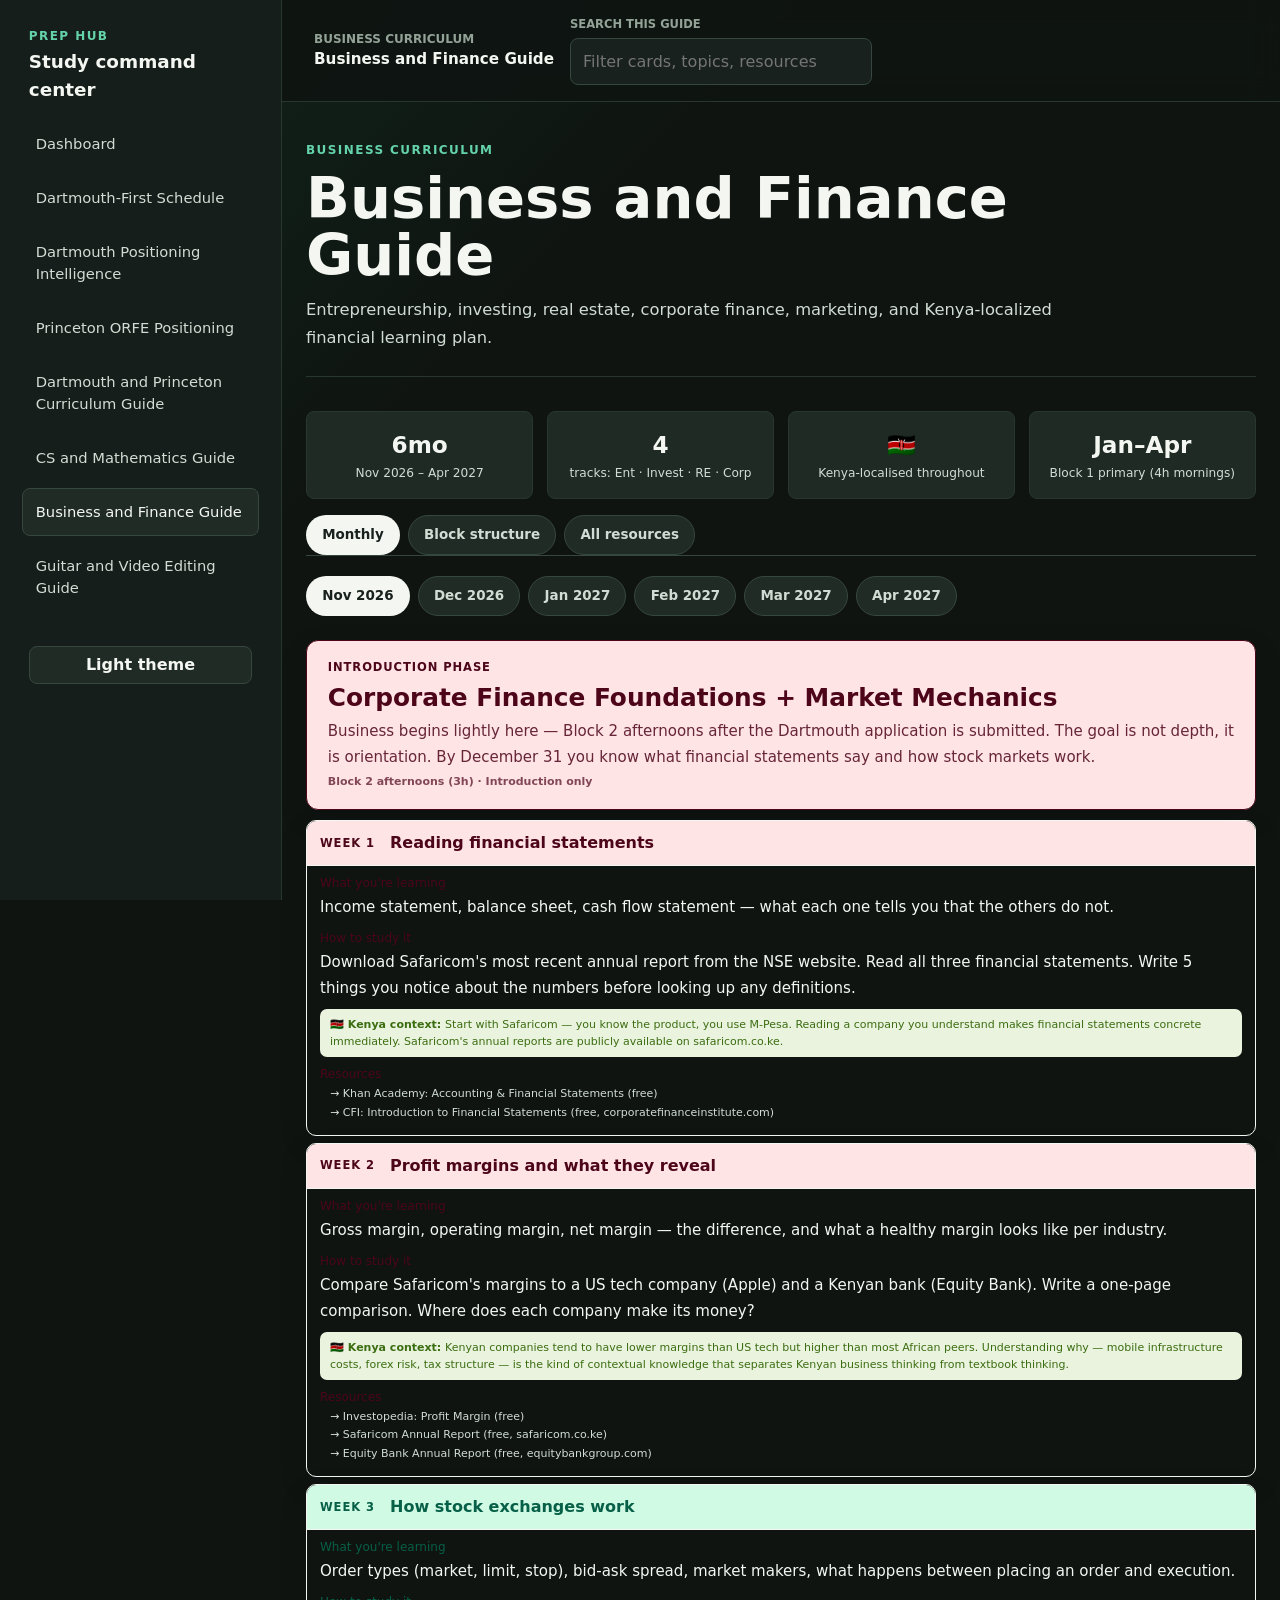
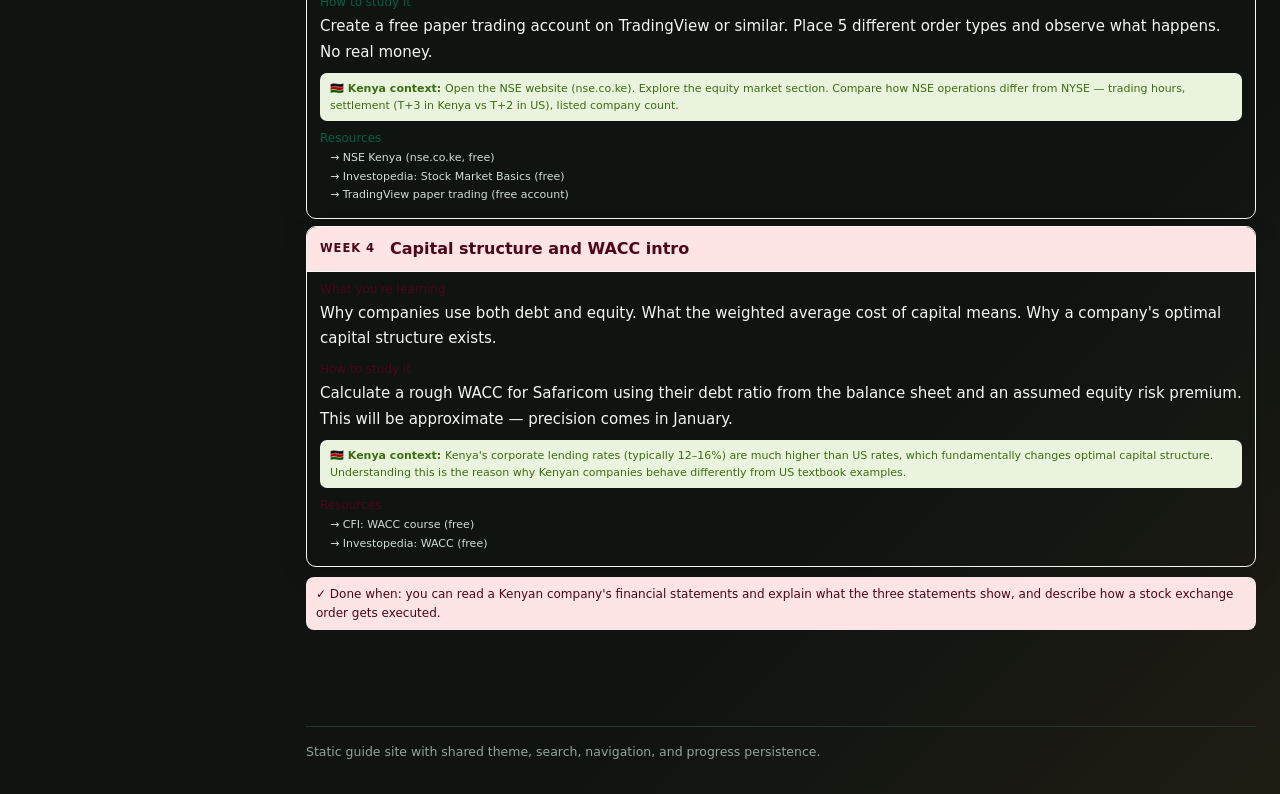
==== commit 25f12592: "Restyled schedule, layout improvement" ====
--- a/pages/business_finance_full_guide.html
+++ b/pages/business_finance_full_guide.html
@@ -18,9 +18,9 @@
       </a>
       <nav class="site-nav" aria-label="Guide navigation">
         <a href="../index.html">Dashboard</a>
-        <a href="princeton_orfe_study_schedule.html">Master Study Schedule</a>
+        <a href="dartmouth_cs_econ_study_schedule.html">Dartmouth-First Schedule</a>
+        <a href="dartmouth_positioning_intelligence.html">Dartmouth Positioning Intelligence</a>
         <a href="princeton_orfe_positioning_guide.html">Princeton ORFE Positioning</a>
-        <a href="dartmouth_positioning_intelligence.html">Dartmouth Positioning Intelligence</a>
         <a href="dartmouth_princeton_curriculum_guide.html">Dartmouth and Princeton Curriculum Guide</a>
         <a href="cs_math_full_guide.html">CS and Mathematics Guide</a>
         <a href="business_finance_full_guide.html" class="active">Business and Finance Guide</a>
--- a/assets/css/style.css
+++ b/assets/css/style.css
@@ -1282,3 +1282,528 @@
 .rhythm-day{font-size:11px;font-weight:700;min-width:90px;flex-shrink:0;padding-top:1px;}
 .rhythm-body{font-size:12px;line-height:1.6;color:var(--color-text-secondary);}
 .rhythm-body b{color:var(--color-text-primary);}
+
+/* Full-page polish layer */
+:root {
+  --bg: #0f1411;
+  --bg-soft: #141b17;
+  --surface: #18211d;
+  --surface-2: #202b26;
+  --surface-3: #2a3831;
+  --text: #f4f7f1;
+  --text-soft: #d1ddd4;
+  --text-muted: #93a398;
+  --border: #36473f;
+  --border-soft: #283630;
+  --accent: #3db58b;
+  --accent-strong: #64d3aa;
+  --accent-warm: #d9a441;
+  --accent-rose: #d4788d;
+  --shadow: 0 18px 50px rgba(0, 0, 0, 0.2);
+  --radius-lg: 10px;
+  --princeton: #d9792a;
+  --princeton-bg: rgba(217, 121, 42, 0.1);
+  --princeton-bd: rgba(217, 121, 42, 0.3);
+  --dartmouth: #1fb276;
+  --dartmouth-bg: rgba(31, 178, 118, 0.12);
+  --dartmouth-bd: rgba(31, 178, 118, 0.34);
+  --col-app: var(--dartmouth);
+  --bg-app: var(--dartmouth-bg);
+}
+
+body.light {
+  --bg: #f6f8f2;
+  --bg-soft: #edf3ea;
+  --surface: #ffffff;
+  --surface-2: #f0f6ef;
+  --surface-3: #e5eee4;
+  --text: #17211b;
+  --text-soft: #43534a;
+  --text-muted: #66766d;
+  --border: #c9d8ce;
+  --border-soft: #dce7df;
+  --accent: #137a55;
+  --accent-strong: #0d6848;
+  --accent-warm: #98630d;
+  --accent-rose: #a83c59;
+  --princeton: #a95f1e;
+  --princeton-bg: rgba(169, 95, 30, 0.1);
+  --princeton-bd: rgba(169, 95, 30, 0.28);
+  --dartmouth: #00693e;
+  --dartmouth-bg: rgba(0, 105, 62, 0.1);
+  --dartmouth-bd: rgba(0, 105, 62, 0.28);
+}
+
+body {
+  background:
+    linear-gradient(135deg, rgba(31, 178, 118, 0.12), transparent 36rem),
+    linear-gradient(315deg, rgba(217, 121, 42, 0.08), transparent 32rem),
+    var(--bg);
+}
+
+.content,
+.footer {
+  width: min(1280px, calc(100% - 3rem));
+}
+
+.sidebar {
+  padding: 1.35rem;
+}
+
+.site-nav {
+  gap: 0.35rem;
+}
+
+.site-nav a {
+  padding: 0.76rem 0.82rem;
+  font-size: 0.92rem;
+}
+
+.topbar {
+  padding-block: 1rem;
+}
+
+.page-hero,
+.dashboard-hero {
+  margin-bottom: 1.75rem;
+  padding-bottom: 1.55rem;
+}
+
+h1 {
+  max-width: 18ch;
+  font-size: clamp(2.25rem, 4.5vw, 4.6rem);
+  letter-spacing: 0;
+}
+
+.page-hero p,
+.dashboard-hero p,
+.section-heading p {
+  font-size: 1.02rem;
+  line-height: 1.7;
+}
+
+.dashboard-card,
+.resource-category,
+.progress-board,
+.dashboard-stat,
+.card,
+.theme-card,
+.prof-card,
+.essay-block,
+.dplan-step,
+.topic-card,
+.track-card,
+.week-card,
+.r-card,
+.school-intro,
+.domain-hero,
+.month-hero,
+.period-hero,
+.banner,
+.ph-banner,
+.sun-note {
+  box-shadow: 0 10px 30px rgba(0, 0, 0, 0.11);
+}
+
+.dashboard-card,
+.resource-category {
+  padding: 1.15rem;
+  transition: transform 0.18s ease, border-color 0.18s ease, box-shadow 0.18s ease;
+}
+
+.dashboard-card:hover,
+.resource-category:hover,
+.topic-card:hover,
+.r-card:hover {
+  transform: translateY(-1px);
+  box-shadow: 0 18px 38px rgba(0, 0, 0, 0.16);
+}
+
+.guide-shell {
+  padding-bottom: 3rem;
+}
+
+.nav,
+.tabs,
+.top-tabs,
+.school-tabs,
+.dom-tabs,
+.r-school-tabs,
+.sub-tabs,
+.phs,
+.mbar,
+.month-bar {
+  gap: 0.5rem;
+  margin-bottom: 1.25rem;
+}
+
+.nb,
+.tab,
+button.tb,
+button.tt,
+button.mb,
+button.dt,
+.school-btn,
+.rsbtn,
+.stb,
+.phb {
+  min-height: 38px;
+  border-color: var(--border);
+  border-radius: 999px;
+  padding: 0.55rem 0.95rem;
+  background: var(--surface-2);
+  color: var(--text-soft);
+  font-size: 0.84rem;
+  font-weight: 750;
+}
+
+.nb:hover,
+.stb:hover,
+.phb:hover,
+.rsbtn:hover,
+button.tb:hover,
+button.tt:hover,
+button.mb:hover,
+button.dt:hover,
+.school-btn:hover {
+  border-color: var(--accent);
+  color: var(--accent-strong);
+}
+
+.nb.on,
+.rsbtn.d.on {
+  background: var(--dartmouth);
+  color: #ffffff;
+}
+
+.rsbtn.p.on {
+  background: var(--princeton);
+  color: #ffffff;
+}
+
+.hero-grid {
+  grid-template-columns: minmax(0, 1fr) minmax(280px, 0.52fr);
+  gap: 1rem;
+  margin-bottom: 1.25rem;
+}
+
+.hero-d {
+  grid-column: 1 / -1;
+  border: 1px solid var(--dartmouth-bd);
+  border-radius: var(--radius-lg);
+  background:
+    linear-gradient(135deg, color-mix(in srgb, var(--dartmouth-bg) 76%, var(--surface) 24%), var(--surface));
+  padding: clamp(1.2rem, 3vw, 2rem);
+}
+
+.hero-p {
+  grid-column: auto;
+  border: 1px solid var(--princeton-bd);
+  border-radius: var(--radius-lg);
+  background: var(--princeton-bg);
+  padding: 1.1rem 1.25rem;
+}
+
+.htag,
+.si-tag,
+.sec-lbl,
+.dl,
+.hb-lbl,
+.st-label,
+.section-label,
+.slabel,
+.wc-week,
+.week-label,
+.mh-label {
+  font-size: 0.72rem;
+  font-weight: 850;
+  letter-spacing: 0.08em;
+}
+
+.htitle {
+  font-size: clamp(1.25rem, 2.4vw, 2rem);
+  font-weight: 800;
+  line-height: 1.12;
+}
+
+.hero-d .htitle {
+  font-size: clamp(1.7rem, 3vw, 2.6rem);
+}
+
+.hsub,
+.si-sub,
+.ph-banner-b,
+.sun-note-b,
+.card-body,
+.card-b,
+.vbody,
+.essay-why,
+.week-how,
+.wc-how,
+.banner-b,
+.dh-sub,
+.mh-sub,
+.ph-sub,
+.res-desc,
+.ri,
+.dv,
+.hb-val,
+.tb2-sub,
+.tb2-note {
+  font-size: 0.94rem;
+  line-height: 1.72;
+}
+
+.hbadge {
+  border-radius: 999px;
+  padding: 0.38rem 0.75rem;
+  font-size: 0.78rem;
+  font-weight: 800;
+}
+
+.stat-row,
+.stats,
+.dashboard-stats {
+  gap: 0.85rem;
+}
+
+.sc,
+.stat,
+.dashboard-stat {
+  border: 1px solid var(--border-soft);
+  border-radius: var(--radius-md);
+  background: color-mix(in srgb, var(--surface-2) 88%, var(--surface) 12%);
+  padding: 1rem 0.85rem;
+}
+
+.sv,
+.stat-v {
+  font-size: 1.45rem;
+  font-weight: 850;
+}
+
+.sl,
+.stat-l {
+  font-size: 0.76rem;
+  line-height: 1.45;
+}
+
+.timeline {
+  gap: 0.75rem;
+}
+
+.tb2 {
+  grid-template-columns: 112px 4px 1fr;
+  gap: 1rem;
+  border-width: 1px;
+  padding: 1rem 1.1rem 1rem 0;
+}
+
+.tb2-time {
+  padding-left: 1rem;
+  font-size: 0.84rem;
+  font-weight: 800;
+}
+
+.tb2-title {
+  font-size: 1rem;
+  font-weight: 800;
+}
+
+.wgrid {
+  border-width: 1px;
+  overflow-x: auto;
+}
+
+.wg-h,
+.wg-row {
+  min-width: 860px;
+  grid-template-columns: 98px repeat(7, minmax(94px, 1fr));
+}
+
+.wg-hc,
+.wg-rl {
+  padding: 0.75rem 0.55rem;
+  font-size: 0.74rem;
+}
+
+.wg-cell {
+  padding: 0.42rem;
+}
+
+.chip {
+  min-height: 34px;
+  border-radius: 7px;
+  padding: 0.42rem 0.48rem;
+  font-size: 0.76rem;
+  line-height: 1.35;
+}
+
+.school-intro,
+.domain-hero,
+.month-hero,
+.period-hero,
+.banner,
+.ph-banner,
+.sun-note {
+  border-width: 1px;
+  padding: 1.15rem 1.3rem;
+}
+
+.si-title,
+.dh-title,
+.mh-title,
+.ph-title {
+  font-size: clamp(1.2rem, 2vw, 1.55rem);
+  font-weight: 850;
+}
+
+.r-card,
+.topic-card,
+.track-card,
+.week-card,
+.card,
+.essay-block,
+.resource-category,
+.dashboard-card {
+  border-width: 1px;
+}
+
+.rc-head,
+.topic-header {
+  padding: 1rem 1.1rem;
+}
+
+.rc-title,
+.topic-name,
+.track-title,
+.wc-topic,
+.card-title,
+.card-t,
+.vtitle,
+.essay-angle {
+  font-size: 1rem;
+  font-weight: 820;
+}
+
+.rc-sub,
+.topic-when,
+.track-sub {
+  font-size: 0.86rem;
+  line-height: 1.55;
+}
+
+.rc-body {
+  padding: 1rem 1.1rem;
+}
+
+.dg,
+.two,
+.two-col,
+.hb-grid,
+.st-grid {
+  gap: 0.8rem;
+}
+
+.dc,
+.hb-cell,
+.pc,
+.ep,
+.res-item,
+.prof-card,
+.week-item,
+.dplan-step {
+  border-radius: var(--radius-md);
+  padding: 0.9rem 1rem;
+}
+
+.split {
+  gap: 1rem;
+}
+
+.track-body {
+  padding: 1rem 1.1rem;
+}
+
+.week-item {
+  border: 1px solid var(--border-soft);
+  margin-bottom: 0.65rem;
+}
+
+.week-item:last-child {
+  margin-bottom: 0;
+  border-bottom: 1px solid var(--border-soft);
+}
+
+.res-item {
+  margin-bottom: 0.55rem;
+  border: 1px solid var(--border-soft);
+}
+
+.do-box,
+.dont-box,
+.do,
+.dont {
+  border: 1px solid var(--border-soft);
+  border-radius: var(--radius-md);
+  padding: 0.95rem 1rem;
+  font-size: 0.92rem;
+}
+
+body:not(.light) .do-box,
+body:not(.light) .do {
+  background: rgba(31, 178, 118, 0.14);
+  color: #a9f4d7;
+}
+
+body:not(.light) .dont-box,
+body:not(.light) .dont {
+  background: rgba(217, 121, 42, 0.14);
+  color: #ffd3ad;
+}
+
+@media (max-width: 760px) {
+  .content,
+  .footer {
+    width: min(100% - 1rem, 1280px);
+  }
+
+  .hero-grid,
+  .stat-row,
+  .stats,
+  .deadline-grid,
+  .dg,
+  .two,
+  .two-col,
+  .hb-grid,
+  .st-grid,
+  .split {
+    grid-template-columns: 1fr;
+  }
+
+  .hero-d,
+  .hero-p {
+    grid-column: 1 / -1;
+  }
+
+  .tb2 {
+    grid-template-columns: 1fr;
+    padding: 1rem;
+  }
+
+  .tb2-time {
+    padding-left: 0;
+  }
+
+  .tb2-bar {
+    width: 100%;
+    min-height: 3px;
+  }
+
+  .value-row,
+  .vrow,
+  .theme-row,
+  .rhythm-row {
+    flex-direction: column;
+  }
+}
